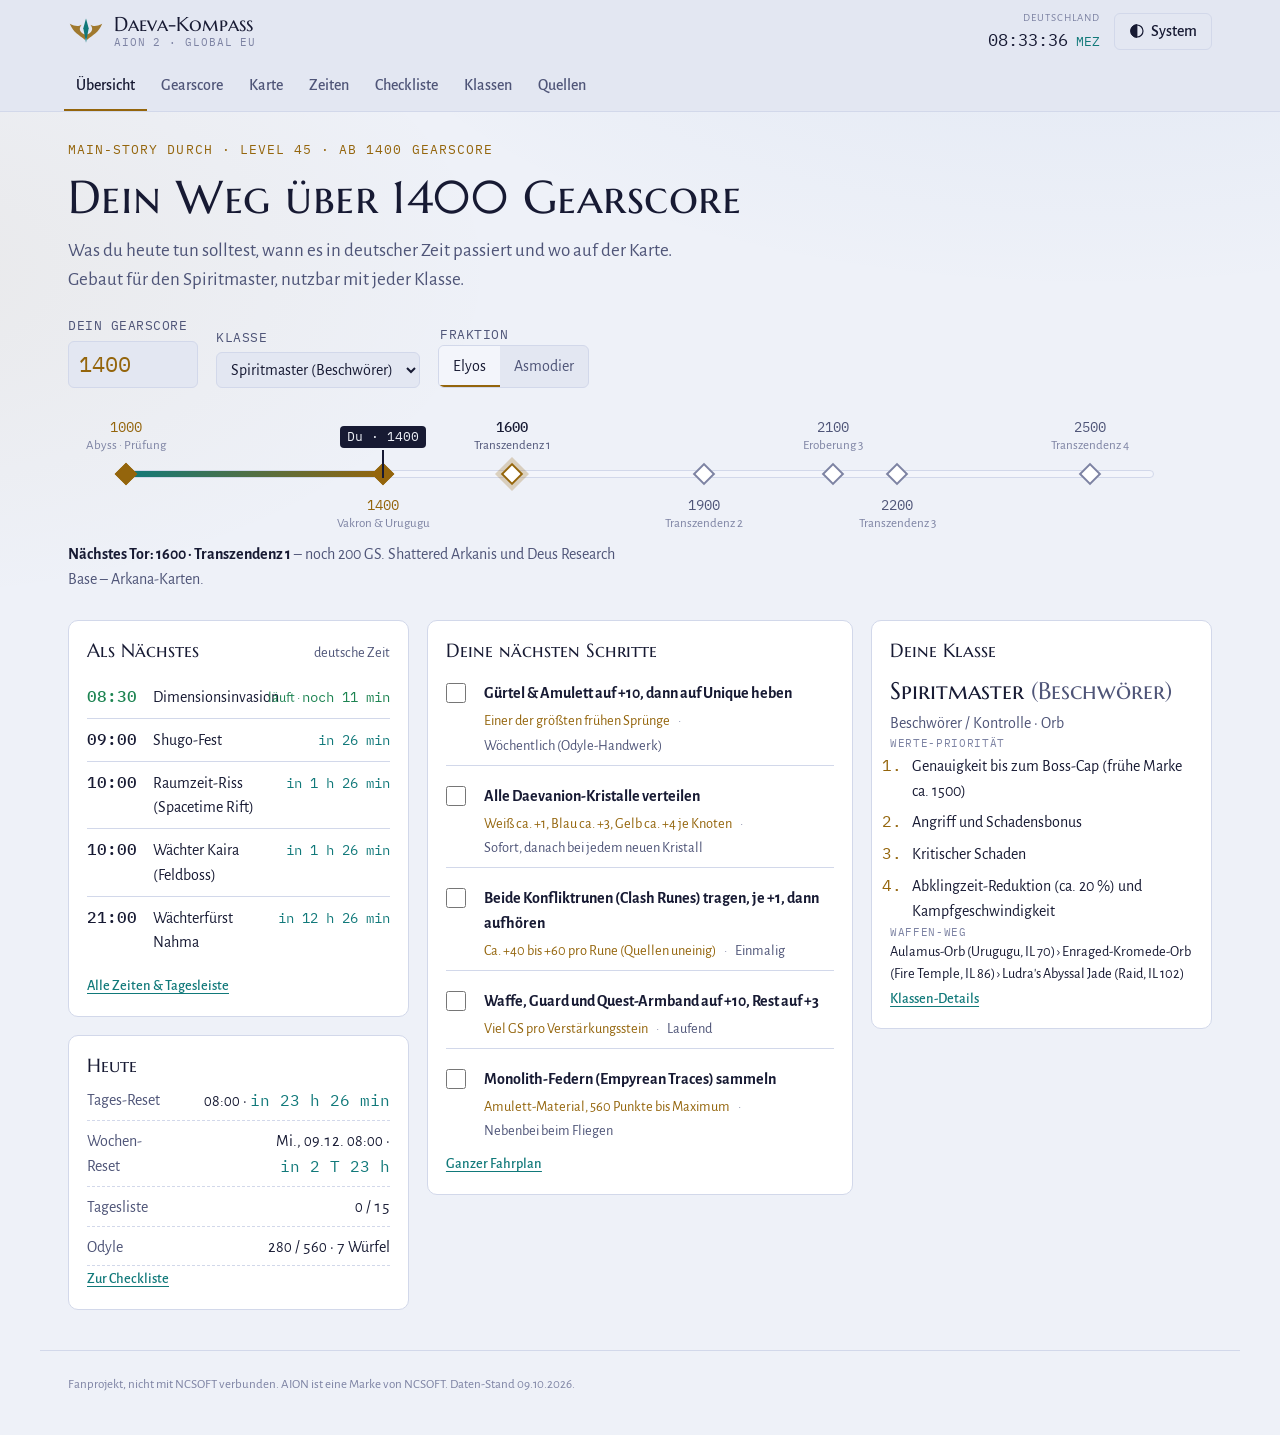
==== index.html @ 163e4917 "Daeva-Kompass: AION 2 Gearscore-Guide mit Karte und Spielzeiten Statische Website (ohne Build) für S" ====
<!doctype html>
<html lang="de">
<head>
<meta charset="utf-8">
<meta name="viewport" content="width=device-width, initial-scale=1, viewport-fit=cover">
<title>AION 2 Daeva-Kompass</title>
<meta name="description" content="Gearscore-Fahrplan ab 1400, interaktive Karte und Spielzeiten in deutscher Zeit für AION 2 – Fokus Spiritmaster, alle Klassen.">
<link rel="preconnect" href="https://fonts.googleapis.com">
<link rel="preconnect" href="https://fonts.gstatic.com" crossorigin>
<link rel="stylesheet" href="https://fonts.googleapis.com/css2?family=Alegreya+Sans:ital,wght@0,400;0,500;0,700;1,400&family=IBM+Plex+Mono:wght@400;500&family=Marcellus+SC&display=swap">
<link rel="stylesheet" href="assets/css/style.css">
<script>
  try { var t = JSON.parse(localStorage.getItem("dk.v1") || "{}").theme; if (t) document.documentElement.setAttribute("data-theme", t); } catch (e) {}
</script>
</head>
<body data-faction="elyos">
<!--BODY-START-->
<svg class="sprite" aria-hidden="true" focusable="false">
  <symbol id="s-monolith" viewBox="-12 -12 24 24"><path d="M0,-10 L5,-2 L3,9 L-3,9 L-5,-2 Z"/></symbol>
  <symbol id="s-boss" viewBox="-12 -12 24 24"><path d="M0,-10 L3,-4 L9,-6 L6,0 L9,6 L3,4 L0,10 L-3,4 L-9,6 L-6,0 L-9,-6 L-3,-4 Z"/></symbol>
  <symbol id="s-artefakt" viewBox="-12 -12 24 24"><path fill-rule="evenodd" d="M0,-9 L8,-4.5 L8,4.5 L0,9 L-8,4.5 L-8,-4.5 Z M0,-3 A3,3 0 1 0 0,3 A3,3 0 1 0 0,-3 Z"/></symbol>
  <symbol id="s-riss" viewBox="-12 -12 24 24"><path d="M0,-9 A9,9 0 1 1 -8.5,3 L-5,2 A5.5,5.5 0 1 0 0,-5.5 Z"/></symbol>
  <symbol id="s-puppe" viewBox="-12 -12 24 24"><path fill-rule="evenodd" d="M0,-8 A8,8 0 1 0 0,8 A8,8 0 1 0 0,-8 Z M0,-5.5 A5.5,5.5 0 1 1 0,5.5 A5.5,5.5 0 1 1 0,-5.5 Z"/><circle r="3"/></symbol>
  <symbol id="s-pin" viewBox="-12 -12 24 24"><path fill-rule="evenodd" d="M0,10 C-2,4 -7,1 -7,-3 A7,7 0 1 1 7,-3 C7,1 2,4 0,10 Z M0,-5.5 A2.5,2.5 0 1 0 0,-0.5 A2.5,2.5 0 1 0 0,-5.5 Z"/></symbol>
</svg>

<a class="skip" href="#main">Zum Inhalt</a>

<header class="topbar">
  <div class="topbar-in">
    <a class="brand" href="#uebersicht" aria-label="Daeva-Kompass, Startseite">
      <svg class="brand-mark" viewBox="0 0 40 40" aria-hidden="true">
        <path class="wing-l" d="M19 30 C12 24 6 22 2 12 C8 15 12 15 15 13 C11 18 14 22 19 24 Z"/>
        <path class="wing-r" d="M21 30 C28 24 34 22 38 12 C32 15 28 15 25 13 C29 18 26 22 21 24 Z"/>
        <path class="core" d="M20 6 L23 17 L20 33 L17 17 Z"/>
      </svg>
      <span class="brand-text"><span class="brand-name">Daeva-Kompass</span><span class="brand-sub">AION 2 · Global EU</span></span>
    </a>
    <div class="clock" aria-label="Aktuelle deutsche Zeit">
      <span class="clock-lbl">Deutschland</span>
      <span class="clock-time" data-clock>--:--:--</span>
      <span class="clock-zone" data-zone></span>
    </div>
    <button type="button" class="btn btn--ghost theme-btn" id="theme-btn" data-action="theme" aria-label="Farbschema wechseln">
      <svg viewBox="0 0 20 20" aria-hidden="true"><path d="M10 2a8 8 0 1 0 0 16V2z"/><circle cx="10" cy="10" r="7.5" fill="none" stroke-width="1.5"/></svg>
      <span>System</span>
    </button>
  </div>
  <nav class="tabs" aria-label="Bereiche">
    <a href="#uebersicht">Übersicht</a>
    <a href="#gearscore">Gearscore</a>
    <a href="#karte">Karte</a>
    <a href="#zeiten">Zeiten</a>
    <a href="#checkliste">Checkliste</a>
    <a href="#klassen">Klassen</a>
    <a href="#quellen">Quellen</a>
  </nav>
</header>

<main id="main" class="wrap">

  <!-- ===================== Übersicht ===================== -->
  <section class="view" id="v-uebersicht" aria-labelledby="h-ov">
    <div class="hero">
      <div class="hero-head">
        <p class="eyebrow">Main-Story durch · Level 45 · ab 1400 Gearscore</p>
        <h1 id="h-ov">Dein Weg über 1400 Gearscore</h1>
        <p class="lede">Was du heute tun solltest, wann es in deutscher Zeit passiert und wo auf der Karte. Gebaut für den Spiritmaster, nutzbar mit jeder Klasse.</p>
      </div>
      <form class="status" id="status-form" autocomplete="off">
        <label class="field">
          <span>Dein Gearscore</span>
          <input type="number" id="f-gs" inputmode="numeric" min="0" max="5000" step="10" value="1400">
        </label>
        <label class="field">
          <span>Klasse</span>
          <select id="f-class"></select>
        </label>
        <fieldset class="field seg-field">
          <legend>Fraktion</legend>
          <div class="seg">
            <label class="seg-opt"><input type="radio" name="faction" value="elyos" checked><span>Elyos</span></label>
            <label class="seg-opt"><input type="radio" name="faction" value="asmo"><span>Asmodier</span></label>
          </div>
        </fieldset>
      </form>
      <div data-part="track"></div>
    </div>

    <div class="grid-ov">
      <section class="panel" aria-labelledby="h-nx">
        <header class="panel-head"><h2 id="h-nx">Als Nächstes</h2><span class="muted small">deutsche Zeit</span></header>
        <div data-part="next-short"></div>
        <a class="more" href="#zeiten">Alle Zeiten &amp; Tagesleiste</a>
      </section>
      <section class="panel" aria-labelledby="h-st">
        <header class="panel-head"><h2 id="h-st">Deine nächsten Schritte</h2></header>
        <div data-part="steps-short"></div>
      </section>
      <section class="panel" aria-labelledby="h-td">
        <header class="panel-head"><h2 id="h-td">Heute</h2></header>
        <div data-part="today-mini"></div>
      </section>
      <section class="panel" aria-labelledby="h-cl">
        <header class="panel-head"><h2 id="h-cl">Deine Klasse</h2></header>
        <div data-part="class-mini"></div>
      </section>
    </div>
  </section>

  <!-- ===================== Gearscore ===================== -->
  <section class="view" id="v-gearscore" aria-labelledby="h-gs" hidden>
    <header class="view-head">
      <h1 id="h-gs">Gearscore-Fahrplan</h1>
      <p class="lede">Reihenfolge nach Aufwand und Ertrag. Hak ab, was erledigt ist; die Übersicht zeigt dir dann immer die nächsten fünf Schritte.</p>
      <p class="small muted">Datenlage: <span class="chip chip--ok">Bestätigt</span> mehrere Quellen einig · <span class="chip chip--community">Community</span> Konsens der Guides · <span class="chip chip--offen">Unsicher</span> Quellen widersprechen sich</p>
    </header>
    <div data-part="gs-summary"></div>
    <div class="plan" data-part="plan"></div>

    <div class="two">
      <section class="panel" aria-labelledby="h-od">
        <header class="panel-head"><h2 id="h-od">Odyle-Rechner</h2></header>
        <form class="odyle-form" id="odyle-form" autocomplete="off">
          <label class="field field--inline">
            <span>Odyle gerade</span>
            <input type="number" id="f-odyle" inputmode="numeric" min="0" max="840" step="1" value="280">
          </label>
          <button type="button" class="btn" data-action="odyle-now">Übernehmen</button>
          <label class="switch"><input type="checkbox" id="f-member"><span>Mitgliedschaft (Cap 840)</span></label>
        </form>
        <div data-part="odyle"></div>
      </section>
      <section class="panel" aria-labelledby="h-cg">
        <header class="panel-head"><h2 id="h-cg">Für deine Klasse</h2></header>
        <div data-part="class-gear"></div>
      </section>
    </div>

    <section class="panel panel--warn" aria-labelledby="h-dn">
      <header class="panel-head"><h2 id="h-dn">Lass das lieber</h2></header>
      <ul class="donts" id="donts"></ul>
    </section>
  </section>

  <!-- ===================== Karte ===================== -->
  <section class="view" id="v-karte" aria-labelledby="h-map" hidden>
    <header class="view-head">
      <h1 id="h-map">Karte von Atreia</h1>
      <p class="lede">Elysea oben, der Abyss in der Mitte, Asmodae unten. Die Karte ist schematisch: Regionen und Orte stimmen, Positionen sind ungefähr. Mit eigenen Pins markierst du dir exakte Spots selbst.</p>
    </header>
    <div class="map-tools">
      <div class="fchips" data-part="map-filters"></div>
      <div class="map-ctrl">
        <div class="seg seg--sm" role="group" aria-label="Kartenausschnitt">
          <button type="button" class="seg-btn is-on" aria-pressed="true" data-action="focus" data-f="all">Alles</button>
          <button type="button" class="seg-btn" aria-pressed="false" data-action="focus" data-f="elyos">Elyos</button>
          <button type="button" class="seg-btn" aria-pressed="false" data-action="focus" data-f="abyss">Abyss</button>
          <button type="button" class="seg-btn" aria-pressed="false" data-action="focus" data-f="asmo">Asmodier</button>
        </div>
        <div class="zoom">
          <button type="button" class="icon-btn" data-action="zoom-in" aria-label="Hineinzoomen">+</button>
          <button type="button" class="icon-btn" data-action="zoom-out" aria-label="Herauszoomen">−</button>
          <button type="button" class="icon-btn" data-action="zoom-reset" aria-label="Ganze Karte">⤢</button>
        </div>
        <button type="button" class="btn btn--ghost" data-action="pinmode" aria-pressed="false">Pin setzen</button>
      </div>
    </div>
    <div class="map-layout">
      <div class="map-frame">
        <div id="map-host" class="map-host"></div>
        <p class="map-hint" data-part="map-hint" aria-live="polite"></p>
      </div>
      <aside class="map-side panel" data-part="map-panel" aria-live="polite"></aside>
    </div>
    <section class="panel" aria-labelledby="h-places">
      <header class="panel-head"><h2 id="h-places">Alle Orte</h2></header>
      <div data-part="map-list"></div>
    </section>
  </section>

  <!-- ===================== Zeiten ===================== -->
  <section class="view" id="v-zeiten" aria-labelledby="h-zt" hidden>
    <header class="view-head">
      <h1 id="h-zt">Spielzeiten</h1>
      <p class="lede" data-part="zone-info"></p>
    </header>
    <div data-part="dst"></div>
    <div class="two">
      <section class="panel" aria-labelledby="h-nf">
        <header class="panel-head"><h2 id="h-nf">Als Nächstes</h2></header>
        <div data-part="next-full"></div>
      </section>
      <section class="panel" aria-labelledby="h-bt">
        <header class="panel-head"><h2 id="h-bt">Deine Feldboss-Timer</h2></header>
        <div data-part="boss-timers"></div>
      </section>
    </div>
    <section class="panel" aria-labelledby="h-tl">
      <header class="panel-head"><h2 id="h-tl">Heute im Überblick</h2><span class="muted small">0–24 Uhr deutsche Zeit</span></header>
      <div data-part="timeline"></div>
    </section>
    <section class="panel" aria-labelledby="h-wk">
      <header class="panel-head"><h2 id="h-wk">Diese Woche</h2></header>
      <div data-part="week"></div>
    </section>
    <section class="panel" aria-labelledby="h-set">
      <header class="panel-head"><h2 id="h-set">Zeiten korrigieren &amp; erinnern</h2></header>
      <div data-part="settings"></div>
    </section>
  </section>

  <!-- ===================== Checkliste ===================== -->
  <section class="view" id="v-checkliste" aria-labelledby="h-ck" hidden>
    <header class="view-head">
      <h1 id="h-ck">Checkliste</h1>
      <p class="lede">Setzt sich zum Tages- und Wochen-Reset von selbst zurück. Alles bleibt nur in deinem Browser.</p>
    </header>
    <div class="two">
      <section class="panel" aria-labelledby="h-ckd">
        <header class="panel-head"><h2 id="h-ckd">Täglich</h2><button type="button" class="link-btn" data-action="check-reset-day">Leeren</button></header>
        <p class="small muted" data-part="reset-daily"></p>
        <div data-part="check-daily"></div>
      </section>
      <section class="panel" aria-labelledby="h-ckw">
        <header class="panel-head"><h2 id="h-ckw">Wöchentlich</h2><button type="button" class="link-btn" data-action="check-reset-week">Leeren</button></header>
        <p class="small muted" data-part="reset-weekly"></p>
        <div data-part="check-weekly"></div>
      </section>
    </div>
  </section>

  <!-- ===================== Klassen ===================== -->
  <section class="view" id="v-klassen" aria-labelledby="h-kl" hidden>
    <header class="view-head">
      <h1 id="h-kl">Klassen</h1>
      <p class="lede">Der Gearscore-Weg ist für alle gleich, die Werte und die Verstärkungs-Reihenfolge nicht. Der Spiritmaster hat die ausführlichste Seite.</p>
    </header>
    <div data-part="class-tabs"></div>
    <div data-part="class-detail"></div>
  </section>

  <!-- ===================== Quellen ===================== -->
  <section class="view" id="v-quellen" aria-labelledby="h-q" hidden>
    <header class="view-head">
      <h1 id="h-q">Quellen &amp; Datenlage</h1>
      <p class="lede">AION 2 läuft auf Global seit dem 5. Oktober 2026. NCSOFT hat für Europa noch keinen offiziellen Zeitplan veröffentlicht, deshalb stammen viele Werte aus Community-Guides und widersprechen sich teilweise.</p>
    </header>
    <div class="two">
      <section class="panel">
        <h2>So gehst du mit Unsicherheit um</h2>
        <ul class="plain">
          <li>Die Reset-Zeit siehst du im Spiel im Tooltip jedes Zählers. Weicht sie ab, stell unter „Zeiten“ den Versatz ein.</li>
          <li>Eintritts-Gearscores zeigt das Dungeon-Menü. Die Seite nennt die Werte, die die meisten Guides für Global angeben.</li>
          <li>Feldbosse haben keinen festen Plan. Nutze die Boss-Timer auf der Karte.</li>
          <li>Stand der Daten: <strong data-stand></strong>. Nach Patches lohnt ein Blick in die Quellen.</li>
        </ul>
      </section>
      <section class="panel">
        <h2>Verwendete Quellen</h2>
        <ul class="sources" id="sources"></ul>
      </section>
    </div>
  </section>
</main>

<footer class="foot wrap">
  <p>Fanprojekt, nicht mit NCSOFT verbunden. AION ist eine Marke von NCSOFT. Daten-Stand <span data-stand></span>.</p>
</footer>

<div class="toasts" id="toasts" aria-live="polite"></div>
<noscript><p class="wrap">Diese Seite braucht JavaScript für Zeiten, Karte und Checkliste.</p></noscript>
<!--BODY-END-->

<script src="assets/js/data.js"></script>
<script src="assets/js/zeit.js"></script>
<script src="assets/js/karte.js"></script>
<script src="assets/js/app.js"></script>
</body>
</html>
---- assets/css/style.css ----
/* Daeva-Kompass
 * Layout: dunkle Abyss-Nacht als Grund, Daeva-Gold für Fortschritt, Aether-Türkis für Zeit und Energie.
 * Eine Spalte bis 1200px, Panels nur dort, wo ein Block für sich steht.
 */
:root {
  color-scheme: dark;
  --bg: #0d0f1d;
  --bg-2: #12152a;
  --surface: #161a31;
  --surface-2: #1d2140;
  --line: #2a2f57;
  --fg: #e9e7f2;
  --muted: #a4a7c6;
  --faint: #6c7096;
  --gold: #e3b55c;
  --gold-2: #f0d08f;
  --on-gold: #1b1405;
  --aether: #67d0cf;
  --elyos: #8fb9f2;
  --asmo: #df7099;
  --abyss: #a28cf0;
  --ok: #58c48f;
  --warn: #eaa743;
  --crit: #ee6680;
  --glow: rgba(103, 208, 207, 0.07);
  --glow-2: rgba(227, 181, 92, 0.06);
  --shade: rgba(0, 0, 0, 0.45);
  --elyos-fill: rgba(143, 185, 242, 0.15);
  --asmo-fill: rgba(223, 112, 153, 0.14);
  --abyss-fill: rgba(162, 140, 240, 0.16);
  --sea: #0a0c18;

  --font-display: "Marcellus SC", "Marcellus", "Palatino Linotype", Georgia, serif;
  --font-body: "Alegreya Sans", "Segoe UI", system-ui, -apple-system, sans-serif;
  --font-mono: "IBM Plex Mono", ui-monospace, "SFMono-Regular", Menlo, Consolas, monospace;

  --fs-xs: 0.8125rem;
  --fs-sm: 0.9rem;
  --fs-md: 1rem;
  --fs-lg: 1.1875rem;
  --fs-xl: 1.5rem;
  --fs-2xl: 2rem;
  --fs-3xl: clamp(2rem, 1.4rem + 2.6vw, 2.9rem);
  --r: 10px;
  --r-sm: 6px;
}

@media (prefers-color-scheme: light) {
  :root:not([data-theme="dark"]) {
    color-scheme: light;
    --bg: #eef1f8;
    --bg-2: #e3e7f2;
    --surface: #ffffff;
    --surface-2: #f3f5fb;
    --line: #d2d8ea;
    --fg: #171a33;
    --muted: #4f5578;
    --faint: #7d83a3;
    --gold: #94650c;
    --gold-2: #b57d15;
    --on-gold: #fffaf0;
    --aether: #11797a;
    --elyos: #2a63b3;
    --asmo: #ad345d;
    --abyss: #6248c4;
    --ok: #1d8452;
    --warn: #a2600a;
    --crit: #be2f4c;
    --glow: rgba(42, 99, 179, 0.07);
    --glow-2: rgba(148, 101, 12, 0.06);
    --shade: rgba(23, 26, 51, 0.12);
    --elyos-fill: rgba(42, 99, 179, 0.12);
    --asmo-fill: rgba(173, 52, 93, 0.11);
    --abyss-fill: rgba(98, 72, 196, 0.12);
    --sea: #dfe4f0;
  }
}
:root[data-theme="light"] {
  color-scheme: light;
  --bg: #eef1f8;
  --bg-2: #e3e7f2;
  --surface: #ffffff;
  --surface-2: #f3f5fb;
  --line: #d2d8ea;
  --fg: #171a33;
  --muted: #4f5578;
  --faint: #7d83a3;
  --gold: #94650c;
  --gold-2: #b57d15;
  --on-gold: #fffaf0;
  --aether: #11797a;
  --elyos: #2a63b3;
  --asmo: #ad345d;
  --abyss: #6248c4;
  --ok: #1d8452;
  --warn: #a2600a;
  --crit: #be2f4c;
  --glow: rgba(42, 99, 179, 0.07);
  --glow-2: rgba(148, 101, 12, 0.06);
  --shade: rgba(23, 26, 51, 0.12);
  --elyos-fill: rgba(42, 99, 179, 0.12);
  --asmo-fill: rgba(173, 52, 93, 0.11);
  --abyss-fill: rgba(98, 72, 196, 0.12);
  --sea: #dfe4f0;
}

/* ---------- Grund ---------- */
*, *::before, *::after { box-sizing: border-box; }
html { -webkit-text-size-adjust: 100%; }
body {
  margin: 0;
  background:
    radial-gradient(1100px 520px at 85% -8%, var(--glow), transparent 70%),
    radial-gradient(900px 480px at -10% 30%, var(--glow-2), transparent 70%),
    var(--bg);
  background-attachment: fixed;
  color: var(--fg);
  font-family: var(--font-body);
  font-size: var(--fs-md);
  line-height: 1.55;
}
[hidden] { display: none !important; }
img, svg { max-width: 100%; }
a { color: var(--aether); text-underline-offset: 3px; }
a:hover { color: var(--fg); }
h1, h2, h3 { text-wrap: balance; margin: 0; line-height: 1.2; }
h1 { font-family: var(--font-display); font-weight: 400; font-size: var(--fs-3xl); letter-spacing: 0.01em; }
h2 { font-family: var(--font-display); font-weight: 400; font-size: var(--fs-xl); }
h3 { font-size: var(--fs-lg); font-weight: 700; }
p { margin: 0; }
:focus-visible { outline: 2px solid var(--gold); outline-offset: 2px; border-radius: 4px; }
.sr { position: absolute; width: 1px; height: 1px; overflow: hidden; clip: rect(0 0 0 0); white-space: nowrap; }
.sprite { position: absolute; width: 0; height: 0; overflow: hidden; }
.skip { position: absolute; left: 16px; top: -60px; background: var(--gold); color: var(--on-gold); padding: 8px 12px; border-radius: var(--r-sm); z-index: 50; }
.skip:focus { top: calc(env(safe-area-inset-top, 0px) + 8px); }

.wrap { max-width: 1200px; margin-inline: auto; padding-inline: 16px; }
@media (min-width: 700px) { .wrap { padding-inline: 28px; } }

.muted { color: var(--muted); }
.small { font-size: var(--fs-sm); }
.fine { font-size: var(--fs-xs); color: var(--faint); margin-top: 10px; }
.eyebrow { font-family: var(--font-mono); font-size: var(--fs-xs); letter-spacing: 0.08em; text-transform: uppercase; color: var(--gold); }
.lede { font-size: var(--fs-lg); color: var(--muted); max-width: 64ch; }
.warn-text { color: var(--warn); font-weight: 700; }
.num { font-family: var(--font-mono); font-variant-numeric: tabular-nums; }

/* ---------- Kopfzeile ---------- */
.topbar {
  position: sticky; top: env(safe-area-inset-top, 0px); z-index: 20;
  background: var(--bg-2);
  border-bottom: 1px solid var(--line);
}
.topbar-in { max-width: 1200px; margin-inline: auto; padding: 10px 16px; display: flex; align-items: center; gap: 14px; }
@media (min-width: 700px) { .topbar-in { padding-inline: 28px; } }
.brand { display: flex; align-items: center; gap: 10px; color: var(--fg); text-decoration: none; min-width: 0; }
.brand-mark { width: 36px; height: 36px; flex: none; }
.brand-mark .wing-l, .brand-mark .wing-r { fill: var(--gold); opacity: 0.85; }
.brand-mark .core { fill: var(--aether); }
.brand-text { display: flex; flex-direction: column; line-height: 1.1; min-width: 0; }
.brand-name { font-family: var(--font-display); font-size: 1.25rem; }
.brand-sub { font-family: var(--font-mono); font-size: 0.7rem; letter-spacing: 0.08em; text-transform: uppercase; color: var(--faint); }
.clock { margin-left: auto; display: grid; grid-template-columns: auto auto; column-gap: 8px; align-items: baseline; text-align: right; }
.clock-lbl { grid-column: 1 / -1; font-size: 0.68rem; letter-spacing: 0.08em; text-transform: uppercase; color: var(--faint); }
.clock-time { font-family: var(--font-mono); font-variant-numeric: tabular-nums; font-size: 1.05rem; color: var(--fg); }
.clock-zone { font-family: var(--font-mono); font-size: var(--fs-xs); color: var(--aether); }
.theme-btn { padding: 6px 10px; }
.theme-btn svg { width: 16px; height: 16px; fill: currentColor; stroke: currentColor; }
@media (max-width: 520px) {
  .brand-sub { display: none; }
  .theme-btn span { display: none; }
}

.tabs { max-width: 1200px; margin-inline: auto; display: flex; gap: 2px; overflow-x: auto; padding: 0 12px; scrollbar-width: none; }
.tabs::-webkit-scrollbar { display: none; }
@media (min-width: 700px) { .tabs { padding-inline: 24px; } }
.tabs a {
  flex: none; padding: 10px 12px 11px; color: var(--muted); text-decoration: none; font-weight: 500;
  border-bottom: 2px solid transparent; white-space: nowrap;
}
.tabs a:hover { color: var(--fg); }
.tabs a[aria-current="page"] { color: var(--fg); border-bottom-color: var(--gold); }

main.wrap { padding-block: 28px 40px; }
.view { display: flex; flex-direction: column; gap: 22px; }
.view-head { display: flex; flex-direction: column; gap: 10px; }

/* ---------- Bausteine ---------- */
.panel {
  background: var(--surface);
  border: 1px solid var(--line);
  border-radius: var(--r);
  padding: 18px;
  display: flex; flex-direction: column; gap: 12px;
  min-width: 0;
}
.panel h2 { font-size: var(--fs-lg); }
.panel-head { display: flex; align-items: baseline; justify-content: space-between; gap: 12px; flex-wrap: wrap; }
.panel--warn { border-color: color-mix(in srgb, var(--warn) 45%, var(--line)); }
.two { display: grid; gap: 18px; grid-template-columns: 1fr; align-items: start; }
@media (min-width: 900px) { .two { grid-template-columns: 1fr 1fr; } }

.btn {
  font: inherit; font-weight: 700; cursor: pointer;
  background: var(--gold); color: var(--on-gold);
  border: 1px solid var(--gold); border-radius: var(--r-sm);
  padding: 8px 14px; line-height: 1.2;
}
.btn:hover { background: var(--gold-2); border-color: var(--gold-2); }
.btn--ghost { background: transparent; color: var(--fg); border-color: var(--line); font-weight: 500; display: inline-flex; align-items: center; gap: 6px; }
.btn--ghost:hover { background: var(--surface-2); border-color: var(--faint); }
.btn--ghost.is-on { border-color: var(--gold); color: var(--gold); }
.link-btn {
  font: inherit; background: none; border: 0; padding: 0; cursor: pointer;
  color: var(--aether); text-decoration: underline; text-underline-offset: 3px; text-align: left;
  display: inline-flex; align-items: center; gap: 6px;
}
.link-btn:hover { color: var(--fg); }
.icon-btn {
  font: inherit; font-size: 1.1rem; width: 36px; height: 36px; cursor: pointer;
  background: var(--surface); color: var(--fg); border: 1px solid var(--line); border-radius: var(--r-sm);
}
.icon-btn:hover { border-color: var(--faint); }
.more { font-size: var(--fs-sm); font-weight: 500; margin-top: auto; }
.row-actions { display: flex; flex-wrap: wrap; gap: 10px; align-items: center; }

.chip {
  display: inline-block; font-family: var(--font-mono); font-size: 0.7rem; letter-spacing: 0.04em;
  padding: 1px 7px; border-radius: 999px; border: 1px solid currentColor; white-space: nowrap; vertical-align: middle;
}
.chip--ok { color: var(--ok); }
.chip--community { color: var(--aether); }
.chip--offen { color: var(--warn); }

.field { display: flex; flex-direction: column; gap: 4px; min-width: 0; }
.field > span, .field legend { font-size: var(--fs-xs); color: var(--muted); letter-spacing: 0.04em; text-transform: uppercase; font-family: var(--font-mono); }
.field--inline { flex-direction: row; align-items: center; gap: 10px; }
.field--inline input { width: 110px; }
input[type="number"], input[type="text"], select, textarea {
  font: inherit; color: var(--fg); background: var(--bg-2); border: 1px solid var(--line); border-radius: var(--r-sm);
  padding: 8px 10px; min-width: 0;
}
input[type="number"] { font-family: var(--font-mono); font-variant-numeric: tabular-nums; }
textarea { resize: vertical; }
fieldset { border: 0; padding: 0; margin: 0; min-width: 0; }

.switch { display: inline-flex; align-items: center; gap: 8px; cursor: pointer; font-size: var(--fs-sm); }
.switch input { width: 18px; height: 18px; accent-color: var(--gold); margin: 0; }

.seg { display: inline-flex; border: 1px solid var(--line); border-radius: var(--r-sm); overflow: hidden; background: var(--bg-2); }
.seg--wrap { flex-wrap: wrap; border: 0; background: none; gap: 6px; overflow: visible; }
.seg-opt { position: relative; }
.seg-opt input { position: absolute; opacity: 0; inset: 0; margin: 0; cursor: pointer; }
.seg-opt span, .seg-btn { display: block; padding: 8px 14px; cursor: pointer; font: inherit; color: var(--muted); background: none; border: 0; }
.seg-opt input:checked + span { background: var(--surface-2); color: var(--fg); box-shadow: inset 0 -2px 0 var(--gold); }
.seg-opt input:focus-visible + span { outline: 2px solid var(--gold); outline-offset: -2px; }
.seg-btn.is-on { background: var(--surface-2); color: var(--fg); box-shadow: inset 0 -2px 0 var(--gold); }
.seg--wrap .seg-btn { border: 1px solid var(--line); border-radius: var(--r-sm); background: var(--surface); }
.seg--wrap .seg-btn.is-on { border-color: var(--gold); }
.seg--sm .seg-btn { padding: 6px 10px; font-size: var(--fs-sm); }
.mine { font-family: var(--font-mono); font-size: 0.65rem; color: var(--gold); text-transform: uppercase; letter-spacing: 0.06em; margin-left: 4px; }

.kv { display: grid; gap: 8px; margin: 0; }
.kv > div { display: flex; justify-content: space-between; gap: 12px; border-bottom: 1px dashed var(--line); padding-bottom: 6px; }
.kv dt { color: var(--muted); }
.kv dd { margin: 0; text-align: right; font-variant-numeric: tabular-nums; }
.cd { font-family: var(--font-mono); font-variant-numeric: tabular-nums; color: var(--aether); white-space: nowrap; }

.notice { border: 1px solid color-mix(in srgb, var(--aether) 45%, var(--line)); background: var(--surface); border-radius: var(--r); padding: 12px 16px; }

/* ---------- Hero ---------- */
.hero { display: flex; flex-direction: column; gap: 22px; padding-bottom: 6px; }
.hero-head { display: flex; flex-direction: column; gap: 10px; }
.status { display: flex; flex-wrap: wrap; gap: 14px 18px; align-items: flex-end; }
.status #f-gs { width: 130px; font-size: 1.35rem; padding: 6px 10px; color: var(--gold); }
.status select { min-width: 200px; }

.track-scroll { overflow-x: auto; padding-bottom: 4px; }
.track { position: relative; min-width: 640px; height: 128px; margin-inline: 58px; }
.track-rail { position: absolute; left: 0; right: 0; top: 60px; height: 8px; border-radius: 99px; background: var(--surface-2); border: 1px solid var(--line); }
.track-fill { position: absolute; inset: 0 auto 0 0; width: var(--p); border-radius: 99px; background: linear-gradient(90deg, var(--aether), var(--gold)); }
.gate { position: absolute; top: 0; height: 100%; transform: translateX(-50%); display: flex; flex-direction: column; align-items: center; width: 110px; }
.gate-gem { position: absolute; top: 56px; width: 16px; height: 16px; transform: rotate(45deg); background: var(--surface); border: 2px solid var(--faint); }
.gate.is-open .gate-gem { background: var(--gold); border-color: var(--gold); }
.gate.is-next .gate-gem { border-color: var(--gold); box-shadow: 0 0 0 4px color-mix(in srgb, var(--gold) 25%, transparent); }
.gate-gs { font-family: var(--font-mono); font-variant-numeric: tabular-nums; font-size: var(--fs-sm); color: var(--muted); margin-top: 6px; }
.gate-name { font-size: var(--fs-xs); color: var(--faint); text-align: center; line-height: 1.2; white-space: nowrap; }
.gate--low .gate-gs { margin-top: 84px; }
.gate.is-open .gate-gs { color: var(--gold); }
.gate.is-next .gate-gs { color: var(--fg); font-weight: 500; }
.gate.is-next .gate-name { color: var(--muted); }
.you { position: absolute; top: 40px; transform: translateX(-50%); display: flex; flex-direction: column; align-items: center; pointer-events: none; }
.you::after { content: ""; width: 2px; height: 28px; background: var(--fg); }
.you span { position: absolute; bottom: 30px; font-family: var(--font-mono); font-size: var(--fs-xs); background: var(--fg); color: var(--bg); padding: 1px 7px; border-radius: 4px; white-space: nowrap; }
.track-note { color: var(--muted); max-width: 72ch; }
.track-note strong { color: var(--fg); }

.grid-ov { display: grid; gap: 18px; grid-template-columns: 1fr; align-items: start; }
@media (min-width: 760px) { .grid-ov { grid-template-columns: 1fr 1fr; } }
@media (min-width: 1100px) {
  .grid-ov { grid-template-columns: 1fr 1.25fr 1fr; }
  .grid-ov > :nth-child(1) { grid-column: 1; grid-row: 1; }
  .grid-ov > :nth-child(3) { grid-column: 1; grid-row: 2; }
  .grid-ov > :nth-child(2) { grid-column: 2; grid-row: 1 / span 2; }
  .grid-ov > :nth-child(4) { grid-column: 3; grid-row: 1 / span 2; }
}

/* ---------- Als-Nächstes-Liste ---------- */
.nx-list { list-style: none; margin: 0; padding: 0; display: flex; flex-direction: column; }
.nx { display: grid; grid-template-columns: 3.4rem 1fr auto; gap: 4px 12px; align-items: baseline; padding: 8px 0; border-bottom: 1px solid var(--line); }
.nx:last-child { border-bottom: 0; }
.nx-time { font-family: var(--font-mono); font-variant-numeric: tabular-nums; color: var(--fg); font-weight: 500; }
.nx-name { min-width: 0; }
.nx-name small { color: var(--faint); font-family: var(--font-mono); }
.nx-cd { text-align: right; font-size: var(--fs-sm); color: var(--muted); }
.nx-meta { grid-column: 2 / -1; font-size: var(--fs-sm); color: var(--muted); display: flex; flex-wrap: wrap; gap: 6px 12px; align-items: center; }
.nx.is-live .nx-time { color: var(--ok); }
.nx.is-live .nx-cd { color: var(--ok); }
.nx.is-live .nx-cd .cd { color: var(--ok); }

/* ---------- Schritte ---------- */
.steps { list-style: none; margin: 0; padding: 0; display: flex; flex-direction: column; gap: 10px; }
.step { display: grid; grid-template-columns: 28px 1fr; gap: 10px; padding: 12px; border: 1px solid var(--line); border-radius: var(--r); background: var(--surface); transition: border-color .3s, background .3s; }
.steps--compact .step { padding: 8px 0; border: 0; border-bottom: 1px solid var(--line); border-radius: 0; background: none; }
.steps--compact .step:last-child { border-bottom: 0; }
.step-check input { width: 20px; height: 20px; margin: 2px 0 0; accent-color: var(--gold); cursor: pointer; }
.step-body { display: flex; flex-direction: column; gap: 4px; min-width: 0; }
.step-title { font-weight: 700; }
.step-meta { font-size: var(--fs-sm); color: var(--muted); display: flex; flex-wrap: wrap; gap: 2px 8px; }
.step-meta .gain { color: var(--gold); }
.step-meta .sep { color: var(--faint); }
.step-where { font-size: var(--fs-sm); }
.lbl { font-family: var(--font-mono); font-size: 0.7rem; letter-spacing: 0.06em; text-transform: uppercase; color: var(--faint); margin-right: 4px; }
.step details { font-size: var(--fs-sm); color: var(--muted); }
.step summary { cursor: pointer; color: var(--aether); width: fit-content; }
.step details p { margin-top: 4px; max-width: 70ch; }
.step-foot { display: flex; flex-wrap: wrap; gap: 8px 14px; align-items: center; font-size: var(--fs-sm); margin-top: 2px; }
.step.is-done { opacity: 0.6; }
.step.is-done .step-title { text-decoration: line-through; text-decoration-color: var(--faint); }
.step.is-locked { background: var(--bg-2); }
.lock { font-family: var(--font-mono); font-size: 0.7rem; font-weight: 400; color: var(--warn); border: 1px dashed var(--warn); border-radius: 999px; padding: 0 7px; margin-left: 6px; white-space: nowrap; }
.step.flash { border-color: var(--gold); background: var(--surface-2); }
.empty { color: var(--muted); }

.summary { display: grid; grid-template-columns: repeat(3, minmax(0, 1fr)); gap: 12px; }
.summary > div { display: flex; flex-direction: column; gap: 2px; padding: 12px 14px; border-left: 2px solid var(--gold); background: var(--surface); border-radius: 0 var(--r-sm) var(--r-sm) 0; min-width: 0; }
.summary .k { font-family: var(--font-mono); font-size: 0.7rem; text-transform: uppercase; letter-spacing: 0.06em; color: var(--faint); }
.summary .v { font-family: var(--font-mono); font-variant-numeric: tabular-nums; font-size: var(--fs-xl); color: var(--fg); }
.summary .s { font-size: var(--fs-xs); color: var(--muted); }
@media (max-width: 520px) { .summary { grid-template-columns: 1fr; } }

.plan { display: flex; flex-direction: column; gap: 26px; }
.stage { display: flex; flex-direction: column; gap: 12px; }
.stage-head { display: flex; flex-wrap: wrap; align-items: baseline; gap: 6px 14px; border-bottom: 1px solid var(--line); padding-bottom: 8px; }
.stage-head h2 { color: var(--gold); }
.stage-head p { color: var(--muted); }
.stage.is-locked .stage-head h2 { color: var(--muted); }
@media (min-width: 900px) { .stage .steps { display: grid; grid-template-columns: 1fr 1fr; } }

.meter { height: 10px; border-radius: 99px; background: var(--bg-2); border: 1px solid var(--line); overflow: hidden; }
.meter-fill { height: 100%; background: linear-gradient(90deg, var(--aether), color-mix(in srgb, var(--aether) 60%, var(--gold))); }
.odyle-form { display: flex; flex-wrap: wrap; gap: 10px 14px; align-items: center; }

.donts { margin: 0; padding-left: 1.2em; display: flex; flex-direction: column; gap: 6px; }
.donts li::marker { content: "✕  "; color: var(--warn); }

.tbl { width: 100%; border-collapse: collapse; font-size: var(--fs-sm); }
.tbl th, .tbl td { text-align: left; vertical-align: top; padding: 7px 10px 7px 0; border-bottom: 1px solid var(--line); }
.tbl tbody th { color: var(--muted); font-weight: 500; white-space: nowrap; }
.tbl thead th { font-family: var(--font-mono); font-size: 0.7rem; letter-spacing: 0.06em; text-transform: uppercase; color: var(--faint); font-weight: 400; }
.tbl-scroll { overflow-x: auto; }
.tbl--week { min-width: 760px; font-variant-numeric: tabular-nums; }
.tbl--week td { font-family: var(--font-mono); font-size: var(--fs-xs); }
.tbl--week .is-today { background: var(--surface-2); color: var(--fg); }
.tbl--week thead .is-today { color: var(--gold); }
.tbl--set { min-width: 640px; }
.tbl--set td, .tbl--set th { padding-right: 14px; }

/* ---------- Tagesleiste ---------- */
.tl-scroll { overflow-x: auto; }
.tl { position: relative; min-width: 720px; display: flex; flex-direction: column; gap: 6px; padding-top: 4px; }
.tl-axis, .tl-row { display: grid; grid-template-columns: 92px 1fr; align-items: center; }
.tl-lane-name { font-size: var(--fs-xs); color: var(--muted); font-family: var(--font-mono); }
.tl-ticks { position: relative; height: 18px; }
.tl-ticks span { position: absolute; transform: translateX(-50%); font-family: var(--font-mono); font-size: 0.7rem; color: var(--faint); }
.tl-ticks span:first-child { transform: none; }
.tl-ticks span:last-child { transform: translateX(-100%); }
.tl-track { position: relative; height: 22px; background: repeating-linear-gradient(90deg, var(--line) 0 1px, transparent 1px calc(100% / 8)), var(--bg-2); border-radius: 4px; }
.tl-ev { position: absolute; top: 3px; bottom: 3px; min-width: 3px; border-radius: 2px; }
.tl-ev.is-past { opacity: 0.35; }
.tl-now { position: absolute; top: 0; bottom: 0; left: calc(92px + (100% - 92px) * var(--now, 0)); width: 0; pointer-events: none; }
.tl-now::before { content: ""; position: absolute; top: 18px; bottom: 0; left: -1px; width: 2px; background: var(--fg); }
.tl-now span { position: absolute; top: 0; transform: translateX(-50%); font-family: var(--font-mono); font-size: 0.7rem; background: var(--fg); color: var(--bg); padding: 0 4px; border-radius: 3px; }
.t-reset, .t-wreset { background: var(--gold); }
.t-riss { background: var(--aether); }
.t-shugo { background: var(--ok); }
.t-invasion { background: var(--elyos); }
.t-belagerung { background: var(--abyss); }
.t-kaira { background: var(--asmo); }
.t-nahma { background: var(--crit); }
.legend { list-style: none; margin: 0; padding: 0; display: flex; flex-wrap: wrap; gap: 6px 16px; font-size: var(--fs-sm); color: var(--muted); }
.legend li { display: inline-flex; align-items: center; gap: 6px; }
.sw { width: 12px; height: 12px; border-radius: 2px; display: inline-block; }

/* ---------- Checkliste ---------- */
.checks { list-style: none; margin: 0; padding: 0; display: flex; flex-direction: column; }
.ck { display: flex; justify-content: space-between; align-items: center; gap: 12px; padding: 10px 0; border-bottom: 1px solid var(--line); }
.ck:last-child { border-bottom: 0; }
.ck-text { display: flex; flex-direction: column; min-width: 0; }
.ck-label { font-weight: 500; }
.ck-hint { font-size: var(--fs-xs); color: var(--faint); }
.ck-ctrl { display: flex; align-items: center; gap: 8px; flex: none; }
.ctr { width: 34px; height: 34px; font: inherit; font-size: 1.1rem; cursor: pointer; border-radius: var(--r-sm); border: 1px solid var(--line); background: var(--bg-2); color: var(--fg); }
.ctr:hover { border-color: var(--gold); }
.ctr-val { font-family: var(--font-mono); font-variant-numeric: tabular-nums; min-width: 3.4em; text-align: center; }
.ck.is-done .ck-label { color: var(--ok); }
.ck.is-done .ctr-val { color: var(--ok); }

/* ---------- Klassen ---------- */
.cls { display: flex; flex-direction: column; gap: 16px; margin-top: 6px; }
.cls-head { display: flex; flex-wrap: wrap; justify-content: space-between; align-items: flex-end; gap: 12px; border-bottom: 1px solid var(--line); padding-bottom: 14px; }
.cls-head h2 { font-size: var(--fs-2xl); }
.cls-head h2 .muted { font-family: var(--font-body); font-size: var(--fs-lg); }
.cls-tags { display: flex; flex-wrap: wrap; gap: 6px; margin-top: 8px; }
.cls-tags span { font-size: var(--fs-sm); border: 1px solid var(--line); border-radius: 999px; padding: 1px 10px; color: var(--muted); }
.cols { display: grid; gap: 22px; grid-template-columns: 1fr; }
@media (min-width: 820px) { .cols { grid-template-columns: 1fr 1fr; } .cols--3 { grid-template-columns: repeat(3, minmax(0, 1fr)); } }
.cols section { display: flex; flex-direction: column; gap: 10px; min-width: 0; }
.cols h3 { font-family: var(--font-display); font-weight: 400; font-size: var(--fs-lg); color: var(--gold); }
.prio { margin: 0; padding-left: 1.4em; display: flex; flex-direction: column; gap: 6px; }
.prio li::marker { font-family: var(--font-mono); color: var(--gold); }
.defs { margin: 0; display: grid; gap: 4px 0; }
.defs dt { font-weight: 700; }
.defs dd { margin: 0 0 8px; color: var(--muted); font-size: var(--fs-sm); }
.cm-name { font-family: var(--font-display); font-size: var(--fs-xl); }
.lbl-line { font-family: var(--font-mono); font-size: 0.7rem; letter-spacing: 0.06em; text-transform: uppercase; color: var(--faint); }

/* ---------- Karte ---------- */
.map-tools { display: flex; flex-wrap: wrap; gap: 12px; justify-content: space-between; align-items: center; }
.fchips { display: flex; flex-wrap: wrap; gap: 6px; }
.fchip {
  font: inherit; font-size: var(--fs-sm); cursor: pointer; display: inline-flex; align-items: center; gap: 6px;
  padding: 5px 10px; border-radius: 999px; border: 1px solid var(--line); background: var(--surface); color: var(--faint);
}
.fchip.is-on { color: var(--fg); border-color: var(--faint); }
.fchip:not(.is-on) .ico { opacity: 0.35; }
.map-ctrl { display: flex; flex-wrap: wrap; gap: 8px; align-items: center; }
.zoom { display: flex; gap: 4px; }
.map-layout { display: grid; gap: 18px; grid-template-columns: 1fr; }
@media (min-width: 960px) { .map-layout { grid-template-columns: calc(min(84vh, 1040px) * 0.6154) minmax(300px, 1fr); align-items: start; } .map-side { position: sticky; top: calc(env(safe-area-inset-top, 0px) + 112px); } }
.map-frame { position: relative; border: 1px solid var(--line); border-radius: var(--r); overflow: hidden; background: var(--sea); }
.map-host { aspect-ratio: 800 / 1300; width: 100%; max-width: 100%; }
.karte-svg { display: block; width: 100%; height: 100%; touch-action: none; user-select: none; -webkit-user-select: none; cursor: grab; }
.karte-svg.is-dragging { cursor: grabbing; }
.karte-svg.is-pinmode { cursor: crosshair; }
.map-hint { position: absolute; left: 10px; right: 10px; bottom: 10px; margin: 0; text-align: center; font-size: var(--fs-sm); pointer-events: none; }
.map-hint:not(:empty) { background: var(--surface); border: 1px solid var(--gold); border-radius: var(--r-sm); padding: 6px 10px; }

.karte-svg .sea { fill: var(--sea); }
.karte-svg .stop-elyos-a { stop-color: var(--elyos); stop-opacity: 0.16; }
.karte-svg .stop-elyos-b { stop-color: var(--elyos); stop-opacity: 0.02; }
.karte-svg .stop-abyss-a { stop-color: var(--abyss); stop-opacity: 0.04; }
.karte-svg .stop-abyss-b { stop-color: var(--abyss); stop-opacity: 0.16; }
.karte-svg .stop-asmo-a { stop-color: var(--asmo); stop-opacity: 0.02; }
.karte-svg .stop-asmo-b { stop-color: var(--asmo); stop-opacity: 0.16; }
.karte-svg .sparks circle { fill: var(--abyss); opacity: 0.5; }
.karte-svg .band-label { font-family: var(--font-mono); font-size: 13px; letter-spacing: 0.14em; text-transform: uppercase; }
.karte-svg .band-label.is-elyos { fill: var(--elyos); }
.karte-svg .band-label.is-abyss { fill: var(--abyss); }
.karte-svg .band-label.is-asmo { fill: var(--asmo); }
.karte-svg .link { fill: none; stroke-width: 2; stroke-dasharray: 6 7; }
.karte-svg .link--abyss { stroke: var(--abyss); opacity: 0.7; }
.karte-svg .link--riss { stroke: var(--aether); opacity: 0.55; }
.karte-svg .link-label { font-family: var(--font-mono); font-size: 11px; fill: var(--muted); text-anchor: middle; }
.karte-svg .region { cursor: pointer; }
.karte-svg .region-shape { stroke-width: 1.5; }
.karte-svg .region-inner { fill: none; stroke-width: 1; stroke-dasharray: 2 5; opacity: 0.6; }
.karte-svg .region--elyos .region-shape { fill: var(--elyos-fill); stroke: var(--elyos); }
.karte-svg .region--elyos .region-inner { stroke: var(--elyos); }
.karte-svg .region--asmo .region-shape { fill: var(--asmo-fill); stroke: var(--asmo); }
.karte-svg .region--asmo .region-inner { stroke: var(--asmo); }
.karte-svg .region--abyss .region-shape { fill: var(--abyss-fill); stroke: var(--abyss); }
.karte-svg .region--abyss .region-inner { stroke: var(--abyss); }
.karte-svg .region:hover .region-shape, .karte-svg .region.is-sel .region-shape { stroke-width: 3; }
.karte-svg .region-name { font-family: var(--font-display); font-size: 25px; fill: var(--fg); text-anchor: middle; opacity: 0.92; pointer-events: none; }
.karte-svg .region--abyss .region-name { font-size: 20px; }
.karte-svg .region-level { font-family: var(--font-mono); font-size: 12px; fill: var(--muted); text-anchor: middle; pointer-events: none; }
.karte-svg .place { font-family: var(--font-body); font-style: italic; font-size: 13px; fill: var(--muted); text-anchor: middle; pointer-events: none; }
.karte-svg.focus-elyos .region--asmo, .karte-svg.focus-elyos .mk[data-faction="asmo"],
.karte-svg.focus-asmo .region--elyos, .karte-svg.focus-asmo .mk[data-faction="elyos"] { opacity: 0.3; }

.karte-svg .mk { cursor: pointer; }
.karte-svg .mk-body { transform: scale(max(0.45, var(--k, 1))); transition: transform .2s; }
.karte-svg .mk-halo { fill: transparent; stroke: none; }
.karte-svg .mk-plate { fill: var(--surface); stroke: var(--line); stroke-width: 1.5; }
.karte-svg .mk-icon { fill: var(--fg); }
.karte-svg .mk--monolith .mk-icon { fill: var(--aether); }
.karte-svg .mk--boss .mk-icon { fill: var(--crit); }
.karte-svg .mk--artefakt .mk-icon { fill: var(--abyss); }
.karte-svg .mk--riss .mk-icon { fill: var(--aether); }
.karte-svg .mk--puppe .mk-icon { fill: var(--muted); }
.karte-svg .mk--pin .mk-icon { fill: var(--gold); }
.karte-svg .mk:hover .mk-plate, .karte-svg .mk:focus-visible .mk-plate { stroke: var(--fg); }
.karte-svg .mk.is-sel .mk-plate { stroke: var(--gold); stroke-width: 3; }
.karte-svg .mk.is-live .mk-halo { fill: var(--ok); opacity: 0.35; }
.karte-svg .mk.is-live .mk-plate { stroke: var(--ok); stroke-width: 2.5; }
.karte-svg .mk.is-soon .mk-halo { fill: var(--warn); animation: pulse 1.6s ease-in-out infinite; }
.karte-svg .mk.is-down .mk-icon { opacity: 0.35; }
.karte-svg .mk.is-down .mk-plate { stroke-dasharray: 3 3; }
.karte-svg .mk-label { font-family: var(--font-body); font-weight: 700; fill: var(--fg); text-anchor: middle; paint-order: stroke; stroke: var(--sea); stroke-width: 4px; stroke-linejoin: round; }
.karte-svg.hide-monolith .mk--monolith, .karte-svg.hide-boss .mk--boss, .karte-svg.hide-artefakt .mk--artefakt,
.karte-svg.hide-riss .mk--riss, .karte-svg.hide-puppe .mk--puppe, .karte-svg.hide-pin .mk--pin { display: none; }
@keyframes pulse { 0%, 100% { opacity: 0.15; } 50% { opacity: 0.6; } }

.ico { width: 16px; height: 16px; flex: none; fill: var(--fg); }
.ico--monolith { fill: var(--aether); }
.ico--boss { fill: var(--crit); }
.ico--artefakt { fill: var(--abyss); }
.ico--riss { fill: var(--aether); }
.ico--puppe { fill: var(--muted); }
.ico--pin { fill: var(--gold); }

.map-side { gap: 12px; }
.side-title { font-family: var(--font-display); font-weight: 400; font-size: var(--fs-lg); color: var(--gold); }
.legend--map { display: grid; grid-template-columns: 1fr 1fr; gap: 6px 12px; }
.mp-head { display: flex; gap: 10px; align-items: flex-start; }
.mp-head .ico { width: 22px; height: 22px; margin-top: 4px; }
.mp-head h3 { font-family: var(--font-display); font-weight: 400; font-size: var(--fs-xl); }
.region-dot { width: 14px; height: 14px; border-radius: 50%; margin-top: 6px; flex: none; }
.region-dot--elyos { background: var(--elyos); }
.region-dot--asmo { background: var(--asmo); }
.region-dot--abyss { background: var(--abyss); }
.mp-time { display: flex; flex-wrap: wrap; gap: 4px 10px; align-items: baseline; padding: 8px 10px; border-radius: var(--r-sm); background: var(--bg-2); border: 1px solid var(--line); }
.mp-time .k { font-weight: 700; }
.mp-time.is-live { border-color: var(--ok); }
.mp-time.is-live .k { color: var(--ok); }
.mp-boss { display: flex; flex-wrap: wrap; gap: 10px; align-items: center; }
.mp-boss .mp-time { flex-basis: 100%; }
.mlist, .menu-list { list-style: none; margin: 0; padding: 0; display: flex; flex-direction: column; gap: 6px; }
.menu-list li { display: flex; flex-direction: column; font-size: var(--fs-sm); }
.menu-list li span { color: var(--faint); font-size: var(--fs-xs); }
.menu-list li.is-locked .link-btn { color: var(--faint); }
.place-groups { display: grid; gap: 18px; grid-template-columns: repeat(auto-fill, minmax(220px, 1fr)); }
.place-groups section { display: flex; flex-direction: column; gap: 6px; min-width: 0; }
.place-groups h3 { font-size: var(--fs-md); }
.place-groups ul { list-style: none; margin: 0; padding: 0; display: flex; flex-direction: column; gap: 4px; font-size: var(--fs-sm); }

/* ---------- Quellen & Fuß ---------- */
.plain { margin: 0; padding-left: 1.2em; display: flex; flex-direction: column; gap: 8px; }
.sources { margin: 0; padding-left: 1.2em; display: flex; flex-direction: column; gap: 4px; font-size: var(--fs-sm); }
.foot { padding-block: 24px 40px; color: var(--faint); font-size: var(--fs-xs); border-top: 1px solid var(--line); }

.toasts { position: fixed; right: 16px; bottom: calc(env(safe-area-inset-bottom, 0px) + 16px); display: flex; flex-direction: column; gap: 8px; z-index: 40; max-width: min(360px, calc(100% - 32px)); }
.toast { background: var(--surface-2); color: var(--fg); border: 1px solid var(--gold); border-radius: var(--r); padding: 10px 14px; box-shadow: 0 8px 24px var(--shade); animation: rise .25s ease-out; }
@keyframes rise { from { transform: translateY(8px); opacity: 0; } to { transform: none; opacity: 1; } }

@media (prefers-reduced-motion: reduce) {
  *, *::before, *::after { animation: none !important; transition: none !important; }
}
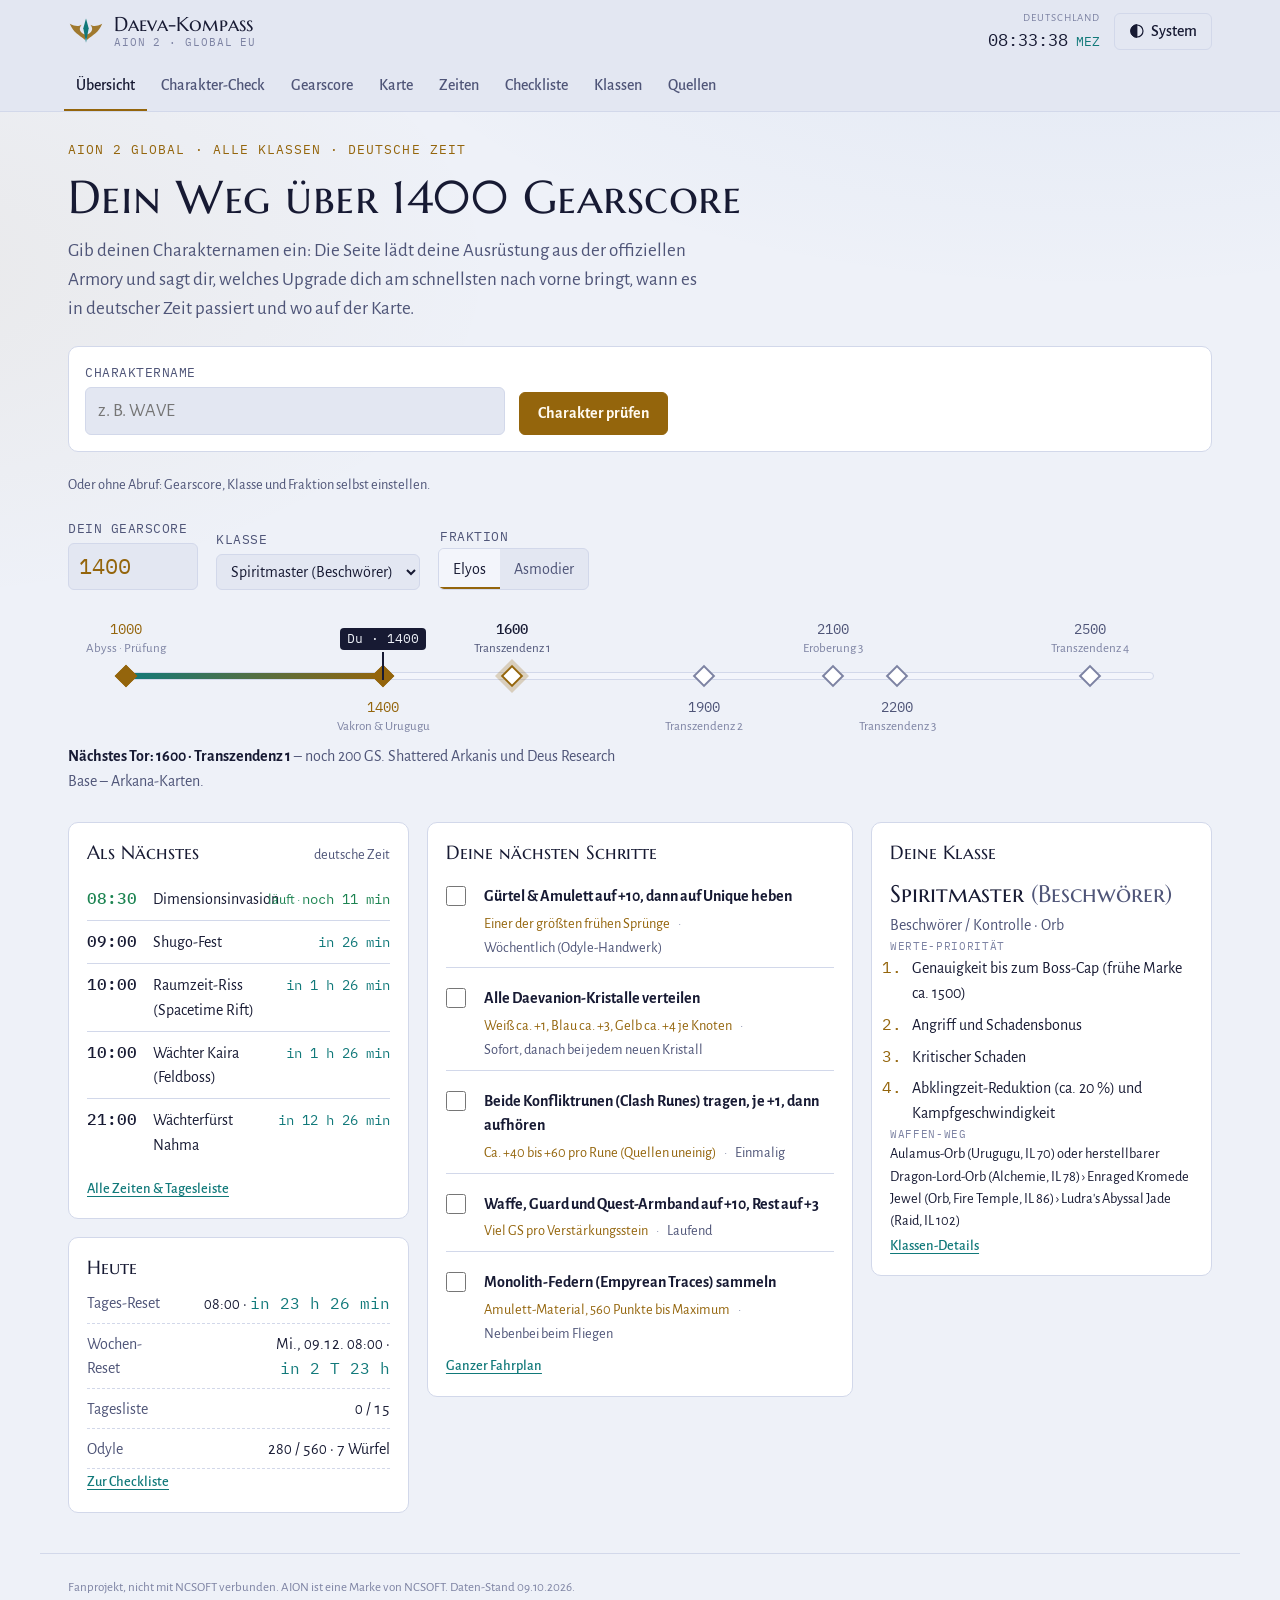
==== commit 355e8c4b: "Charakter-Check für alle Spieler: Name eingeben, Upgrade-Plan bekommen Die Website lädt Charaktere a" ====
--- a/index.html
+++ b/index.html
@@ -4,7 +4,7 @@
 <meta charset="utf-8">
 <meta name="viewport" content="width=device-width, initial-scale=1, viewport-fit=cover">
 <title>AION 2 Daeva-Kompass</title>
-<meta name="description" content="Gearscore-Fahrplan ab 1400, interaktive Karte und Spielzeiten in deutscher Zeit für AION 2 – Fokus Spiritmaster, alle Klassen.">
+<meta name="description" content="Charakter-Check für AION 2 Global: Name eingeben und Upgrade-Plan bekommen. Dazu Gearscore-Fahrplan, interaktive Karte und Spielzeiten in deutscher Zeit – alle Klassen.">
 <link rel="preconnect" href="https://fonts.googleapis.com">
 <link rel="preconnect" href="https://fonts.gstatic.com" crossorigin>
 <link rel="stylesheet" href="https://fonts.googleapis.com/css2?family=Alegreya+Sans:ital,wght@0,400;0,500;0,700;1,400&family=IBM+Plex+Mono:wght@400;500&family=Marcellus+SC&display=swap">
@@ -48,6 +48,7 @@
   </div>
   <nav class="tabs" aria-label="Bereiche">
     <a href="#uebersicht">Übersicht</a>
+    <a href="#charakter">Charakter-Check</a>
     <a href="#gearscore">Gearscore</a>
     <a href="#karte">Karte</a>
     <a href="#zeiten">Zeiten</a>
@@ -63,10 +64,18 @@
   <section class="view" id="v-uebersicht" aria-labelledby="h-ov">
     <div class="hero">
       <div class="hero-head">
-        <p class="eyebrow">Main-Story durch · Level 45 · ab 1400 Gearscore</p>
+        <p class="eyebrow">AION 2 Global · alle Klassen · deutsche Zeit</p>
         <h1 id="h-ov">Dein Weg über 1400 Gearscore</h1>
-        <p class="lede">Was du heute tun solltest, wann es in deutscher Zeit passiert und wo auf der Karte. Gebaut für den Spiritmaster, nutzbar mit jeder Klasse.</p>
+        <p class="lede">Gib deinen Charakternamen ein: Die Seite lädt deine Ausrüstung aus der offiziellen Armory und sagt dir, welches Upgrade dich am schnellsten nach vorne bringt, wann es in deutscher Zeit passiert und wo auf der Karte.</p>
       </div>
+      <form class="ch-form ch-form--hero" id="ov-ch-form" role="search" autocomplete="off">
+        <label class="field ch-name-field">
+          <span>Charaktername</span>
+          <input type="text" name="name" id="ov-ch-name" maxlength="32" placeholder="z. B. WAVE" required>
+        </label>
+        <button type="submit" class="btn">Charakter prüfen</button>
+      </form>
+      <p class="small muted">Oder ohne Abruf: Gearscore, Klasse und Fraktion selbst einstellen.</p>
       <form class="status" id="status-form" autocomplete="off">
         <label class="field">
           <span>Dein Gearscore</span>
@@ -108,6 +117,39 @@
     </div>
   </section>
 
+  <!-- ===================== Charakter-Check ===================== -->
+  <section class="view" id="v-charakter" aria-labelledby="h-ch" hidden>
+    <header class="view-head">
+      <h1 id="h-ch">Charakter-Check</h1>
+      <p class="lede">Name eingeben, fertig: Die Seite liest Ausrüstung, Manasteine, Stigmen und Daevanion aus der NCSOFT-Armory und erstellt deinen Upgrade-Plan. Für alle Klassen und alle Global-Server.</p>
+    </header>
+    <form class="ch-form" id="ch-form" role="search" autocomplete="off">
+      <label class="field ch-name-field">
+        <span>Charaktername</span>
+        <input type="text" name="name" id="ch-name" maxlength="32" placeholder="z. B. WAVE" required>
+      </label>
+      <label class="field">
+        <span>Server (optional)</span>
+        <select id="ch-server"><option value="">Alle Global-Server</option></select>
+      </label>
+      <button type="submit" class="btn">Analysieren</button>
+    </form>
+    <div class="ch-recent" id="ch-recent"></div>
+    <div class="ch-status" id="ch-status" aria-live="polite" hidden></div>
+    <div id="ch-result"></div>
+    <details class="ch-adv">
+      <summary>Erweitert: Proxy-Adresse</summary>
+      <form class="ch-form" id="ch-api-form" autocomplete="off">
+        <label class="field ch-name-field">
+          <span>Adresse des Daten-Proxys</span>
+          <input type="url" id="ch-api" placeholder="leer = diese Website">
+        </label>
+        <button type="submit" class="btn btn--ghost">Speichern</button>
+      </form>
+      <p class="fine">Nur nötig, wenn die Seite auf GitHub Pages liegt und der Proxy als eigener Cloudflare Worker läuft.</p>
+    </details>
+  </section>
+
   <!-- ===================== Gearscore ===================== -->
   <section class="view" id="v-gearscore" aria-labelledby="h-gs" hidden>
     <header class="view-head">
@@ -272,9 +314,12 @@
 <noscript><p class="wrap">Diese Seite braucht JavaScript für Zeiten, Karte und Checkliste.</p></noscript>
 <!--BODY-END-->
 
+<script src="assets/js/config.js"></script>
 <script src="assets/js/data.js"></script>
 <script src="assets/js/zeit.js"></script>
 <script src="assets/js/karte.js"></script>
+<script src="assets/js/audit.js"></script>
 <script src="assets/js/app.js"></script>
+<script src="assets/js/charakter.js"></script>
 </body>
 </html>
--- a/assets/css/style.css
+++ b/assets/css/style.css
@@ -557,3 +557,61 @@
 @media (prefers-reduced-motion: reduce) {
   *, *::before, *::after { animation: none !important; transition: none !important; }
 }
+
+/* ---------- Charakter-Check ---------- */
+.ch-form { display: flex; flex-wrap: wrap; gap: 12px 14px; align-items: flex-end; }
+.ch-name-field { flex: 1 1 220px; max-width: 420px; }
+.ch-name-field input { font-size: 1.15rem; padding: 9px 12px; width: 100%; }
+.ch-form select { min-width: 220px; }
+.ch-form--hero { padding: 16px; background: var(--surface); border: 1px solid var(--line); border-radius: var(--r); }
+.ch-form--hero .btn { padding: 11px 18px; }
+.ch-recent { display: flex; flex-wrap: wrap; gap: 6px; align-items: center; }
+.ch-recent:empty { display: none; }
+.ch-status { border-radius: var(--r); padding: 12px 16px; border: 1px solid var(--line); background: var(--surface); display: flex; flex-direction: column; gap: 10px; }
+.ch-status--loading { flex-direction: row; align-items: center; gap: 10px; color: var(--muted); }
+.ch-status--error { border-color: var(--crit); }
+.ch-status--info { border-color: color-mix(in srgb, var(--aether) 50%, var(--line)); }
+.ch-status code { font-family: var(--font-mono); font-size: 0.9em; background: var(--bg-2); padding: 1px 5px; border-radius: 4px; }
+.spinner { width: 16px; height: 16px; border-radius: 50%; border: 2px solid var(--line); border-top-color: var(--gold); animation: spin 0.9s linear infinite; flex: none; }
+@keyframes spin { to { transform: rotate(360deg); } }
+.ch-matches { list-style: none; margin: 0; padding: 0; display: flex; flex-wrap: wrap; gap: 8px; }
+.ch-matches .btn { text-align: left; }
+.ch-adv summary { cursor: pointer; color: var(--muted); font-size: var(--fs-sm); }
+.ch-adv[open] { display: flex; flex-direction: column; gap: 10px; }
+
+.ch { display: flex; flex-direction: column; gap: 18px; }
+.ch h3 { font-family: var(--font-display); font-weight: 400; font-size: var(--fs-lg); color: var(--gold); }
+.ch h4.lbl-line { margin: 6px 0 0; }
+.ch-head { display: grid; gap: 14px 24px; grid-template-columns: 1fr; padding-bottom: 14px; border-bottom: 1px solid var(--line); }
+@media (min-width: 860px) { .ch-head { grid-template-columns: minmax(0, 1fr) auto; align-items: end; } .ch-actions { grid-column: 1 / -1; } }
+.ch-id h2 { font-size: var(--fs-3xl); line-height: 1.05; word-break: break-word; }
+.ch-kpis { margin: 0; display: grid; grid-template-columns: repeat(3, minmax(0, auto)); gap: 18px; }
+.ch-kpis div { display: flex; flex-direction: column; min-width: 0; }
+.ch-kpis dt { font-family: var(--font-mono); font-size: 0.7rem; letter-spacing: 0.06em; text-transform: uppercase; color: var(--faint); }
+.ch-kpis dd { margin: 0; font-family: var(--font-mono); font-variant-numeric: tabular-nums; font-size: var(--fs-xl); color: var(--fg); }
+.ch-kpis span { font-size: var(--fs-xs); color: var(--muted); }
+@media (max-width: 520px) { .ch-kpis { grid-template-columns: 1fr 1fr; } }
+.ch-actions { display: flex; flex-wrap: wrap; gap: 8px; }
+.ch-share { width: 100%; font-family: var(--font-mono); font-size: var(--fs-xs); }
+
+.verdict { border: 1px solid var(--gold); border-radius: var(--r); padding: 16px 18px; background: var(--surface); display: flex; flex-direction: column; gap: 6px; }
+.verdict-title { font-family: var(--font-display); font-size: var(--fs-xl); color: var(--gold); line-height: 1.25; text-wrap: balance; }
+.verdict .chip { align-self: flex-start; }
+
+.gear-tbl { min-width: 720px; }
+.gear-tbl td, .gear-tbl th { padding-right: 14px; }
+.gear-tbl tbody th { color: var(--fg); }
+.stat { display: inline-block; font-family: var(--font-mono); font-size: 0.72rem; padding: 1px 8px; border-radius: 999px; border: 1px solid currentColor; white-space: nowrap; }
+.stat--crit { color: var(--crit); }
+.stat--warn { color: var(--warn); }
+.stat--ok { color: var(--ok); }
+.stat--gold { color: var(--gold); }
+
+.boards { list-style: none; margin: 0; padding: 0; display: flex; flex-direction: column; gap: 12px; }
+.boards li { display: flex; flex-direction: column; gap: 5px; }
+.board-head { display: flex; align-items: center; gap: 8px; }
+.board-head .num { margin-left: auto; font-size: var(--fs-sm); }
+
+.res-form { display: flex; flex-wrap: wrap; gap: 12px 14px; align-items: flex-end; }
+.res-form input { width: 160px; }
+.res-notes li { color: var(--fg); }
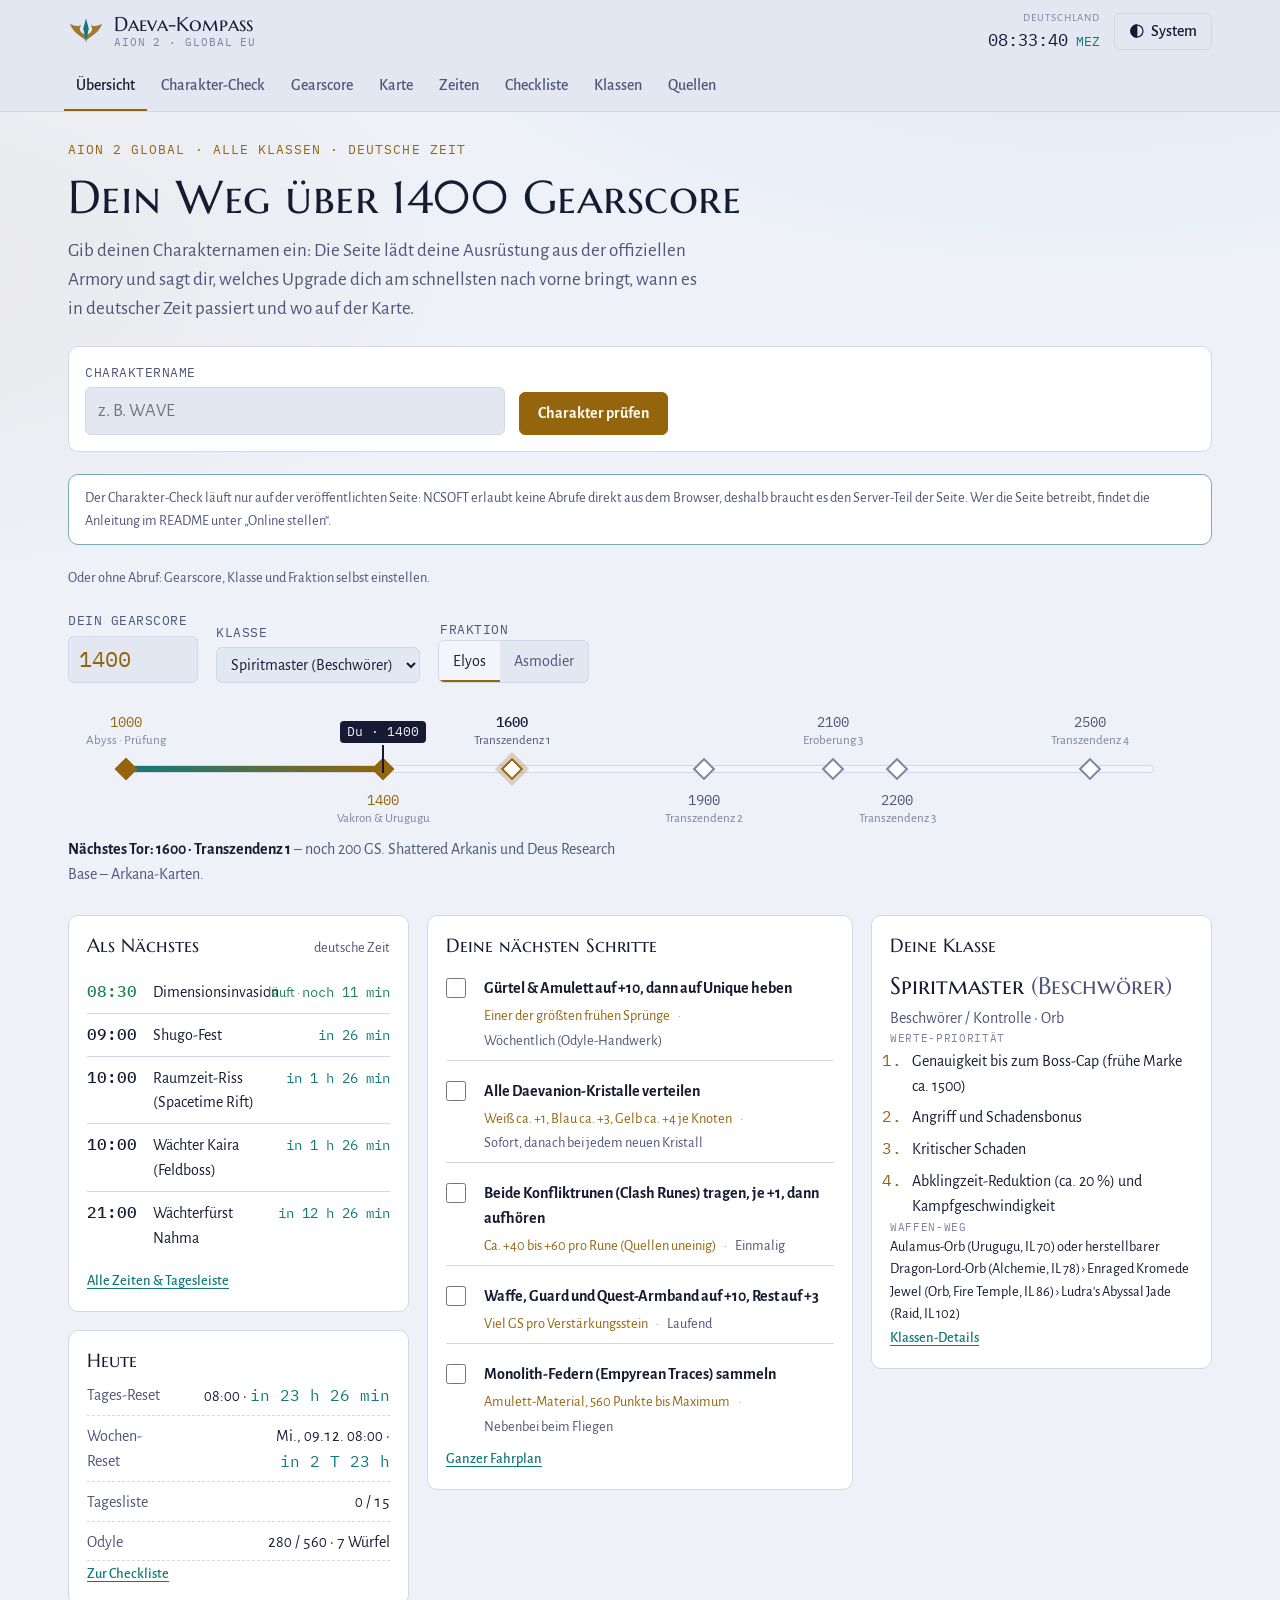
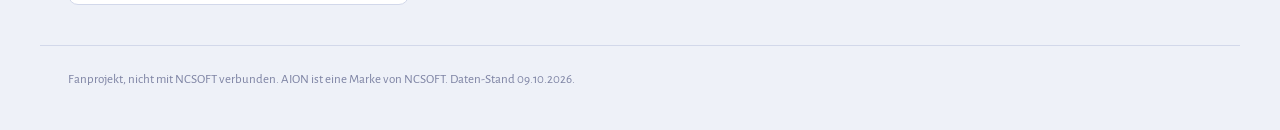
==== commit fda7a03c: "Charakter-Check: keine Proxy-Frage mehr für Spieler - Das Feld für eine Proxy-Adresse ist weg. Ohne " ====
--- a/index.html
+++ b/index.html
@@ -75,6 +75,7 @@
         </label>
         <button type="submit" class="btn">Charakter prüfen</button>
       </form>
+      <p class="notice ch-offline" id="ov-ch-offline" hidden></p>
       <p class="small muted">Oder ohne Abruf: Gearscore, Klasse und Fraktion selbst einstellen.</p>
       <form class="status" id="status-form" autocomplete="off">
         <label class="field">
@@ -134,20 +135,10 @@
       </label>
       <button type="submit" class="btn">Analysieren</button>
     </form>
+    <div class="notice ch-offline" id="ch-offline" hidden></div>
     <div class="ch-recent" id="ch-recent"></div>
     <div class="ch-status" id="ch-status" aria-live="polite" hidden></div>
     <div id="ch-result"></div>
-    <details class="ch-adv">
-      <summary>Erweitert: Proxy-Adresse</summary>
-      <form class="ch-form" id="ch-api-form" autocomplete="off">
-        <label class="field ch-name-field">
-          <span>Adresse des Daten-Proxys</span>
-          <input type="url" id="ch-api" placeholder="leer = diese Website">
-        </label>
-        <button type="submit" class="btn btn--ghost">Speichern</button>
-      </form>
-      <p class="fine">Nur nötig, wenn die Seite auf GitHub Pages liegt und der Proxy als eigener Cloudflare Worker läuft.</p>
-    </details>
   </section>
 
   <!-- ===================== Gearscore ===================== -->
--- a/assets/css/style.css
+++ b/assets/css/style.css
@@ -576,8 +576,7 @@
 @keyframes spin { to { transform: rotate(360deg); } }
 .ch-matches { list-style: none; margin: 0; padding: 0; display: flex; flex-wrap: wrap; gap: 8px; }
 .ch-matches .btn { text-align: left; }
-.ch-adv summary { cursor: pointer; color: var(--muted); font-size: var(--fs-sm); }
-.ch-adv[open] { display: flex; flex-direction: column; gap: 10px; }
+.ch-offline { font-size: var(--fs-sm); color: var(--muted); }
 
 .ch { display: flex; flex-direction: column; gap: 18px; }
 .ch h3 { font-family: var(--font-display); font-weight: 400; font-size: var(--fs-lg); color: var(--gold); }
